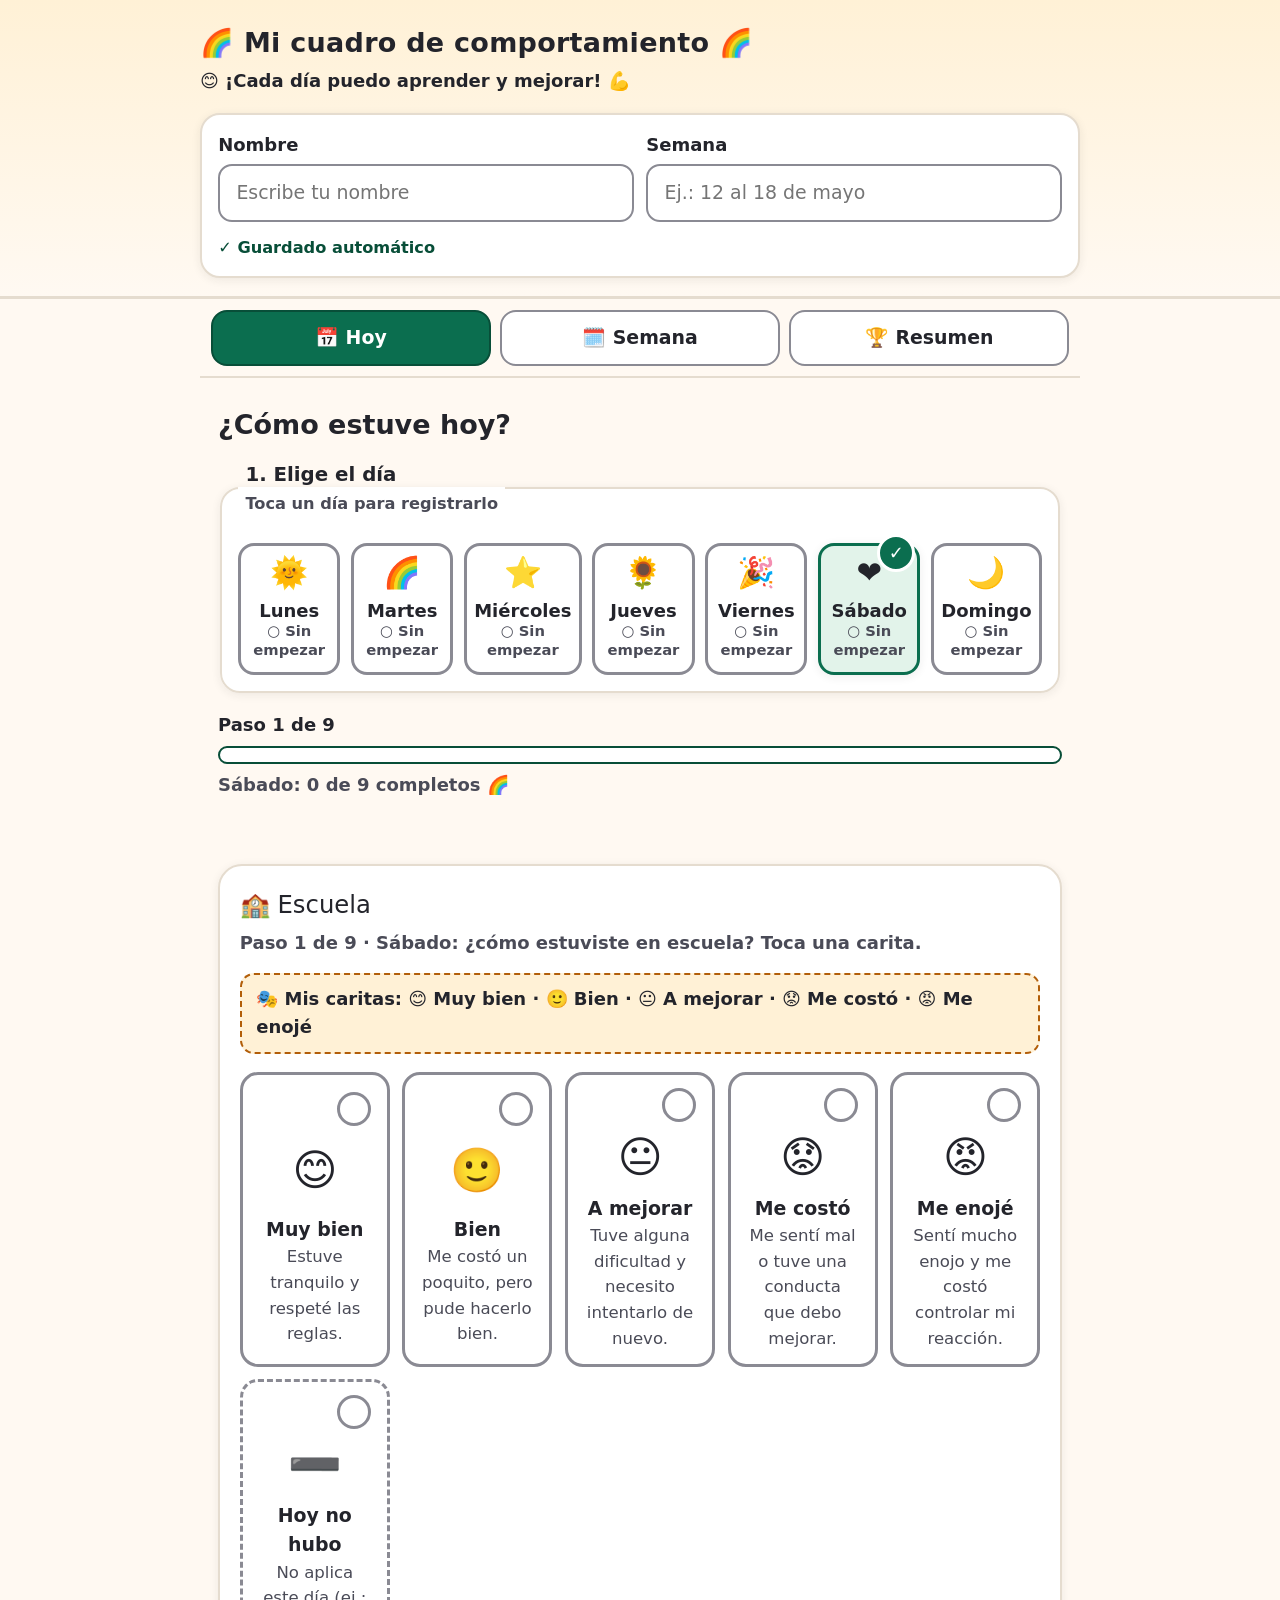
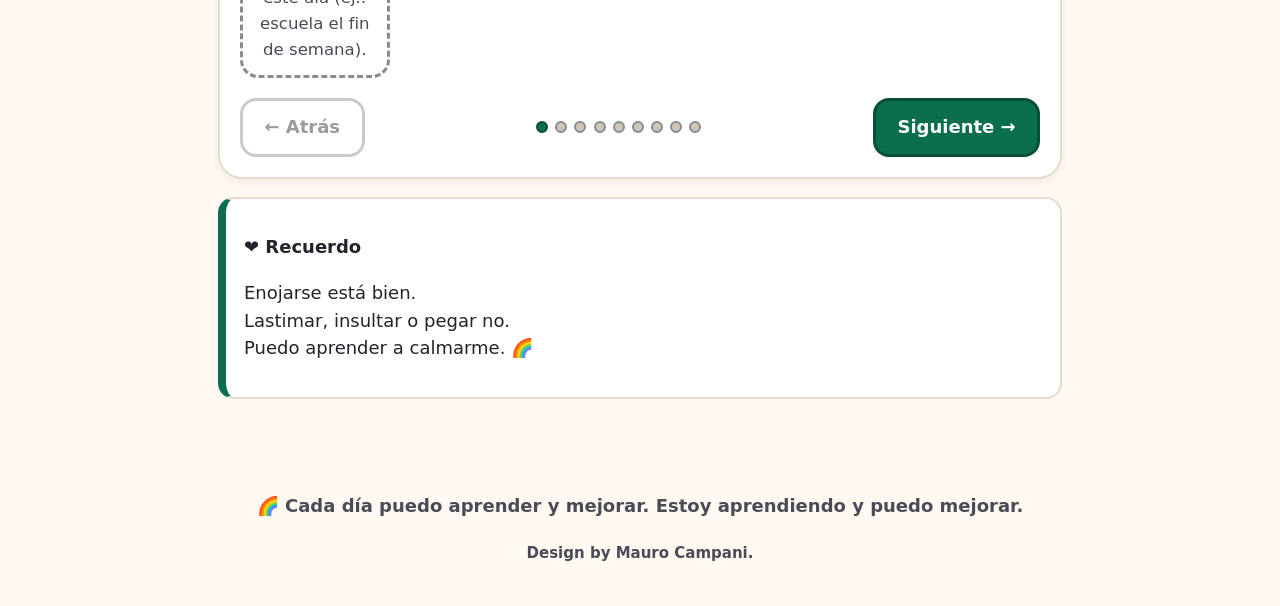
==== index.html @ 4bc7bdc9 "Add Mi cuadro de comportamiento web app (mobile-ready, offline)" ====
<!DOCTYPE html>
<html lang="es">
<head>
  <meta charset="UTF-8">
  <meta name="viewport" content="width=device-width, initial-scale=1.0, viewport-fit=cover">
  <meta name="description" content="Mi cuadro de comportamiento semanal: una herramienta amigable para aprender y mejorar cada día.">
  <meta name="theme-color" content="#0B6E4F">
  <meta name="mobile-web-app-capable" content="yes">
  <meta name="apple-mobile-web-app-capable" content="yes">
  <meta name="apple-mobile-web-app-status-bar-style" content="default">
  <meta name="apple-mobile-web-app-title" content="Mi semana">
  <link rel="manifest" href="manifest.json">
  <link rel="icon" type="image/svg+xml" href="icons/icon.svg">
  <link rel="apple-touch-icon" href="icons/icon-192.png">
  <title>🌈 Mi cuadro de comportamiento</title>
  <link rel="stylesheet" href="styles.css">
</head>
<body>
  <a class="skip-link" href="#contenido">Saltar al contenido</a>

  <header class="app-header">
    <div class="header-inner">
      <p class="brand">🌈 Mi cuadro de comportamiento 🌈</p>
      <p class="tagline">😊 ¡Cada día puedo aprender y mejorar! 💪</p>
      <form class="datos" id="form-datos" aria-label="Datos de la semana" autocomplete="off">
        <div class="campo">
          <label for="input-nombre">Nombre</label>
          <input type="text" id="input-nombre" name="nombre" placeholder="Escribe tu nombre" maxlength="60" autocomplete="off">
        </div>
        <div class="campo">
          <label for="input-semana">Semana</label>
          <input type="text" id="input-semana" name="semana" placeholder="Ej.: 12 al 18 de mayo" maxlength="60" autocomplete="off">
        </div>
        <p class="guardado" id="guardado" role="status" aria-live="polite">✓ Guardado automático</p>
      </form>
    </div>
  </header>

  <nav class="tabs" aria-label="Secciones de la aplicación">
    <button type="button" class="tab is-active" id="tab-hoy" data-vista="hoy" aria-current="page">
      <span aria-hidden="true">📅</span> Hoy
    </button>
    <button type="button" class="tab" id="tab-semana" data-vista="semana">
      <span aria-hidden="true">🗓️</span> Semana
    </button>
    <button type="button" class="tab" id="tab-resumen" data-vista="resumen">
      <span aria-hidden="true">🏆</span> Resumen
    </button>
  </nav>

  <main id="contenido" class="contenido" tabindex="-1">

    <!-- ============ VISTA: HOY (flujo guiado) ============ -->
    <section id="view-hoy" aria-labelledby="titulo-hoy">
      <h2 id="titulo-hoy">¿Cómo estuve hoy?</h2>

      <fieldset class="dia-selector">
        <legend>1. Elige el día <span class="hint">Toca un día para registrarlo</span></legend>
        <div class="dias" id="dias" role="radiogroup" aria-label="Día de la semana"></div>
      </fieldset>

      <div class="progreso" aria-hidden="false">
        <p class="progreso-texto" id="progreso-texto">Paso 1 de 9</p>
        <div class="progreso-barra" role="progressbar" id="progreso-barra"
             aria-label="Progreso del día" aria-valuemin="0" aria-valuemax="100" aria-valuenow="0">
          <div class="progreso-relleno" id="progreso-relleno"></div>
        </div>
        <p class="progreso-dia" id="progreso-dia"></p>
      </div>

      <p class="sr-status" id="anuncio" role="status" aria-live="polite"></p>

      <article class="tarjeta paso" id="paso-tarjeta" aria-live="off">
        <div id="paso-contenido"></div>
        <div class="paso-nav">
          <button type="button" class="btn btn-sec" id="btn-atras">← Atrás</button>
          <div class="puntos" id="puntos" aria-hidden="true"></div>
          <button type="button" class="btn btn-prim" id="btn-siguiente">Siguiente →</button>
        </div>
      </article>

      <aside class="recuerdo" aria-label="Recuerdo importante">
        <p><strong>❤️ Recuerdo</strong></p>
        <p>Enojarse está bien.<br>Lastimar, insultar o pegar no.<br>Puedo aprender a calmarme. 🌈</p>
      </aside>
    </section>

    <!-- ============ VISTA: SEMANA ============ -->
    <section id="view-semana" aria-labelledby="titulo-semana" hidden>
      <h2 id="titulo-semana">Mi semana</h2>
      <p class="intro">Toca un día para completarlo o cambiarlo. 🌈</p>
      <div class="semana-grid" id="semana-grid"></div>
    </section>

    <!-- ============ VISTA: RESUMEN ============ -->
    <section id="view-resumen" aria-labelledby="titulo-resumen" hidden>
      <h2 id="titulo-resumen">Resumen semanal</h2>
      <p class="intro" id="resumen-sub">Aquí se ve toda tu semana. Puedes mostrársela a un adulto. 😊</p>
      <div class="resumen-acciones">
        <button type="button" class="btn btn-prim" id="btn-imprimir">🖨️ Imprimir resumen</button>
        <button type="button" class="btn btn-sec" id="btn-nueva">✨ Nueva semana</button>
      </div>
      <div id="resumen-contenido"></div>
    </section>

  </main>

  <footer class="app-footer">
    <p>🌈 Cada día puedo aprender y mejorar. Estoy aprendiendo y puedo mejorar.</p>
    <p><small> Design by Mauro Campani. </small></p>
  </footer>

  <dialog class="dialogo" id="dialogo-nueva" aria-labelledby="dialogo-titulo">
    <h2 id="dialogo-titulo">¿Empezar una nueva semana?</h2>
    <p>Se borrarán las caritas, estrategias y logros de esta semana. Tu nombre se conserva.</p>
    <p><strong>Esta acción no se puede deshacer.</strong></p>
    <div class="dialogo-botones">
      <button type="button" class="btn btn-sec" id="btn-cancelar" value="cancel">Volver</button>
      <button type="button" class="btn btn-peligro" id="btn-confirmar-nueva">Sí, empezar de nuevo</button>
    </div>
  </dialog>

  <script src="app.js" defer></script>
</body>
</html>
---- styles.css ----
/* ==========================================================
   Mi cuadro de comportamiento — diseño cálido y accesible
   Mobile-first, alto contraste, targets grandes
   ========================================================== */
:root {
  --bg: #FFF9F2;
  --card: #FFFFFF;
  --ink: #23242B;
  --ink-suave: #4A4B57;
  --prim: #0B6E4F;
  --prim-osc: #084E38;
  --prim-fondo: #E2F3EA;
  --acento: #B25E09;
  --acento-fondo: #FFF1D6;
  --borde: #E5DCCF;
  --peligro: #B3261E;
  --radio: 20px;
  --sombra: 0 2px 10px rgba(35, 36, 43, 0.08);
  --foco: 0 0 0 3px #FFFFFF, 0 0 0 6px #0B6E4F;
}

* { box-sizing: border-box; }

html {
  /* Fluido: 16px en celulares chicos, 18px desde ~430px */
  font-size: clamp(16px, 4.2vw, 18px);
  -webkit-text-size-adjust: 100%;
}

body {
  margin: 0;
  background: var(--bg);
  color: var(--ink);
  font-family: "Nunito", "Segoe UI", system-ui, -apple-system, Roboto, "Helvetica Neue", Arial, sans-serif;
  line-height: 1.55;
  overflow-x: clip; /* evita scroll lateral por insignias/textos largos */
}

.brand, .tagline,
.dia-card p, .detalle-dia p, .chips li {
  overflow-wrap: anywhere; /* textos del niño nunca rompen el layout */
}

/* ---------- Accesibilidad base ---------- */
.skip-link {
  position: absolute;
  left: 1rem;
  top: -4rem;
  background: var(--prim);
  color: #fff;
  padding: 0.7rem 1.1rem;
  border-radius: 12px;
  z-index: 100;
  transition: top 0.15s ease;
}
.skip-link:focus { top: 0.6rem; color: #fff; }

:focus-visible {
  outline: none;
  box-shadow: var(--foco);
  border-radius: 12px;
}

.sr-only {
  position: absolute;
  width: 1px; height: 1px;
  margin: -1px; padding: 0;
  overflow: hidden;
  clip: rect(0 0 0 0);
  white-space: nowrap;
  border: 0;
}

.sr-status {
  min-height: 1.6em;
  font-weight: 700;
  color: var(--prim-osc);
}

/* ---------- Header ---------- */
.app-header {
  background: linear-gradient(180deg, #FFF1D6 0%, var(--bg) 100%);
  border-bottom: 3px solid var(--borde);
  padding: 1.2rem 1rem 1rem;
}
.header-inner { max-width: 880px; margin: 0 auto; }
.brand {
  font-size: clamp(1.2rem, 5.5vw, 1.5rem);
  font-weight: 900;
  margin: 0;
  letter-spacing: 0.01em;
}
.tagline { margin: 0.2rem 0 1rem; font-weight: 800; color: var(--ink); }

.datos {
  display: grid;
  gap: 0.7rem;
  background: var(--card);
  border: 2px solid var(--borde);
  border-radius: var(--radio);
  padding: 0.9rem;
  box-shadow: var(--sombra);
}
.campo { display: grid; gap: 0.25rem; }
.campo label { font-weight: 800; }
.campo input {
  font: inherit;
  font-size: 1.05rem;
  padding: 0.7rem 0.9rem;
  min-height: 52px;
  border: 2px solid #8A8A93;
  border-radius: 14px;
  background: #fff;
  color: var(--ink);
  width: 100%;
}
.guardado { margin: 0; font-size: 0.9rem; color: var(--prim-osc); font-weight: 700; }

/* ---------- Tabs ---------- */
.tabs {
  position: sticky;
  top: 0;
  z-index: 20;
  display: grid;
  grid-template-columns: repeat(3, 1fr);
  gap: 0.5rem;
  padding: 0.6rem;
  padding-left: max(0.6rem, env(safe-area-inset-left));
  padding-right: max(0.6rem, env(safe-area-inset-right));
  background: rgba(255, 249, 242, 0.97);
  border-bottom: 2px solid var(--borde);
  max-width: 880px;
  margin: 0 auto;
}
.tab {
  font: inherit;
  font-weight: 800;
  font-size: 1.05rem;
  min-height: 56px;
  border: 2px solid #8A8A93;
  border-radius: 16px;
  background: #fff;
  color: var(--ink);
  cursor: pointer;
}
.tab.is-active {
  background: var(--prim);
  border-color: var(--prim-osc);
  color: #fff;
}

/* ---------- Contenido ---------- */
.contenido {
  max-width: 880px;
  margin: 0 auto;
  padding: 1rem 1rem 3rem;
  padding-left: max(1rem, env(safe-area-inset-left));
  padding-right: max(1rem, env(safe-area-inset-right));
  padding-bottom: max(3rem, env(safe-area-inset-bottom));
}
h2 { font-size: 1.5rem; margin: 0.4rem 0 0.8rem; }
.intro { color: var(--ink-suave); font-weight: 600; }

/* ---------- Selector de día ---------- */
.dia-selector {
  border: 2px solid var(--borde);
  border-radius: var(--radio);
  background: var(--card);
  padding: 0.9rem;
  box-shadow: var(--sombra);
}
.dia-selector legend { font-weight: 900; font-size: 1.1rem; padding: 0 0.4rem; }
.hint { display: block; font-size: 0.9rem; font-weight: 600; color: var(--ink-suave); }
.dias { display: grid; grid-template-columns: repeat(2, 1fr); gap: 0.6rem; margin-top: 0.6rem; }

.dia {
  position: relative;
  display: flex;
  align-items: center;
  gap: 0.6rem;
  min-height: 64px;
  padding: 0.6rem 0.7rem;
  border: 3px solid #8A8A93;
  border-radius: 16px;
  background: #fff;
  cursor: pointer;
}
.dia input {
  position: absolute;
  opacity: 0;
  width: 1px; height: 1px;
}
.dia .dia-emoji { font-size: 1.7rem; line-height: 1; }
.dia .dia-txt { display: grid; line-height: 1.25; }
.dia .dia-nombre { font-weight: 900; }
.dia .dia-estado { font-size: 0.82rem; font-weight: 700; color: var(--ink-suave); }
.dia.seleccionado {
  border-color: var(--prim);
  background: var(--prim-fondo);
  box-shadow: var(--sombra);
}
.dia.seleccionado::after {
  content: "✓";
  position: absolute;
  top: -12px; right: 2px; /* dentro de la tarjeta: evita scroll lateral */
  width: 32px; height: 32px;
  display: grid; place-items: center;
  background: var(--prim);
  color: #fff;
  font-weight: 900;
  border-radius: 50%;
  border: 3px solid #fff;
}
.dia.completo .dia-estado { color: var(--prim-osc); }

/* ---------- Progreso ---------- */
.progreso { margin: 1rem 0; }
.progreso-texto { font-weight: 900; margin: 0 0 0.4rem; }
.progreso-barra {
  height: 18px;
  border: 2px solid var(--prim-osc);
  border-radius: 999px;
  background: #fff;
  overflow: hidden;
}
.progreso-relleno {
  height: 100%;
  width: 0%;
  background: linear-gradient(90deg, #0B6E4F, #2FA37A);
  transition: width 0.25s ease;
}
.progreso-dia { margin: 0.4rem 0 0; color: var(--ink-suave); font-weight: 700; }

/* ---------- Tarjeta de paso ---------- */
.tarjeta {
  background: var(--card);
  border: 2px solid var(--borde);
  border-radius: 24px;
  padding: 1.1rem;
  box-shadow: var(--sombra);
}
.paso-titulo { font-size: 1.35rem; margin: 0; }
.paso-ayuda { color: var(--ink-suave); margin: 0.3rem 0 0.9rem; font-weight: 600; }
.leyenda {
  background: var(--acento-fondo);
  border: 2px dashed var(--acento);
  border-radius: 14px;
  padding: 0.6rem 0.8rem;
  margin: 0 0 1rem;
  font-weight: 600;
}

/* Caritas: botones grandes */
.caritas { display: grid; gap: 0.7rem; }
.carita {
  position: relative;
  display: grid;
  grid-template-columns: auto 1fr auto;
  gap: 0.8rem;
  align-items: center;
  text-align: left;
  min-height: 76px;
  padding: 0.7rem 0.9rem;
  border: 3px solid #8A8A93;
  border-radius: 18px;
  background: #fff;
  cursor: pointer;
  font: inherit;
  color: var(--ink);
  width: 100%;
}
.carita input { position: absolute; opacity: 0; width: 1px; height: 1px; }
.carita .emoji { font-size: 2.4rem; line-height: 1; }
.carita .txt { display: grid; }
.carita .nombre { font-weight: 900; font-size: 1.05rem; }
.carita .desc { font-size: 0.92rem; color: var(--ink-suave); }
.carita .check {
  width: 34px; height: 34px;
  display: grid; place-items: center;
  border: 3px solid #8A8A93;
  border-radius: 50%;
  font-weight: 900;
  color: transparent;
  flex-shrink: 0;
}
.carita.seleccionada {
  border-color: var(--prim);
  background: var(--prim-fondo);
}
.carita.seleccionada .check {
  background: var(--prim);
  border-color: var(--prim-osc);
  color: #fff;
}
.carita.no-aplica {
  grid-template-columns: auto 1fr;
  min-height: 60px;
  border-style: dashed;
}

/* Micro-animación al elegir (suave, opcional) */
@keyframes pop {
  0% { transform: scale(1); }
  40% { transform: scale(1.025); }
  100% { transform: scale(1); }
}
.carita.seleccionada { animation: pop 0.2s ease; }

/* Calma y estrategias */
.opciones { display: grid; gap: 0.7rem; }
.opcion {
  display: flex;
  gap: 0.8rem;
  align-items: center;
  min-height: 68px;
  padding: 0.7rem 0.9rem;
  border: 3px solid #8A8A93;
  border-radius: 16px;
  background: #fff;
  cursor: pointer;
  font: inherit;
  font-weight: 700;
  width: 100%;
  text-align: left;
}
.opcion input { width: 26px; height: 26px; accent-color: var(--prim); flex-shrink: 0; }
.opcion .emoji { font-size: 1.8rem; }
.opcion.seleccionada { border-color: var(--prim); background: var(--prim-fondo); }
.otra-fila { display: grid; gap: 0.5rem; }
.otra-fila input[type="text"] {
  font: inherit;
  min-height: 52px;
  border: 2px solid #8A8A93;
  border-radius: 12px;
  padding: 0.6rem 0.8rem;
  width: 100%;
}

/* Logro */
.logro label { display: block; font-weight: 900; margin: 0.9rem 0 0.35rem; }
.logro textarea {
  font: inherit;
  width: 100%;
  min-height: 96px;
  border: 2px solid #8A8A93;
  border-radius: 14px;
  padding: 0.7rem 0.9rem;
  resize: vertical;
}
.celebracion {
  margin-top: 1rem;
  background: var(--prim-fondo);
  border: 2px solid var(--prim);
  border-radius: 14px;
  padding: 0.8rem;
  font-weight: 800;
}

/* Nav del paso */
.paso-nav {
  display: grid;
  grid-template-columns: auto 1fr auto;
  gap: 0.7rem;
  align-items: center;
  margin-top: 1.1rem;
}
.puntos { display: flex; gap: 0.4rem; justify-content: center; flex-wrap: wrap; }
.punto { width: 12px; height: 12px; border-radius: 50%; background: #CFC6B8; border: 2px solid #8A8A93; }
.punto.actual { background: var(--prim); border-color: var(--prim-osc); }
.punto.hecho { background: #2FA37A; border-color: var(--prim-osc); }

.btn {
  font: inherit;
  font-weight: 900;
  min-height: 56px;
  padding: 0.7rem 1.2rem;
  border-radius: 16px;
  border: 3px solid transparent;
  cursor: pointer;
}
.btn-prim { background: var(--prim); color: #fff; border-color: var(--prim-osc); }
.btn-sec { background: #fff; color: var(--ink); border-color: #8A8A93; }
.btn-peligro { background: var(--peligro); color: #fff; border-color: #7A1A15; }
.btn:disabled { opacity: 0.45; cursor: not-allowed; }

.recuerdo {
  margin-top: 1rem;
  background: #fff;
  border: 2px solid var(--borde);
  border-left: 8px solid var(--prim);
  border-radius: 16px;
  padding: 0.9rem 1rem;
}

/* ---------- Semana ---------- */
.semana-grid { display: grid; gap: 0.8rem; }
.dia-card {
  background: var(--card);
  border: 2px solid var(--borde);
  border-radius: 18px;
  padding: 0.9rem;
  box-shadow: var(--sombra);
  display: grid;
  gap: 0.5rem;
}
.dia-card h3 { margin: 0; font-size: 1.15rem; }
.mini-caritas { display: flex; flex-wrap: wrap; gap: 0.35rem; font-size: 1.5rem; }
.estado { font-weight: 800; font-size: 0.95rem; }
.estado.ok { color: var(--prim-osc); }
.estado.curso { color: var(--acento); }
.dia-card .btn { justify-self: start; min-height: 52px; }

/* ---------- Resumen ---------- */
.resumen-acciones { display: flex; flex-wrap: wrap; gap: 0.6rem; margin-bottom: 1rem; }
.tabla-wrap {
  overflow-x: auto;
  -webkit-overflow-scrolling: touch; /* scroll suave en iOS */
  background: #fff;
  border: 2px solid var(--borde);
  border-radius: 18px;
}
table.resumen { border-collapse: collapse; width: 100%; min-width: 640px; font-size: 1rem; }
table.resumen caption { text-align: left; font-weight: 900; padding: 0.8rem; }
table.resumen th, table.resumen td { border: 1px solid var(--borde); padding: 0.55rem; text-align: center; }
table.resumen th { background: var(--acento-fondo); }
table.resumen td.aspecto, table.resumen th.aspecto { text-align: left; font-weight: 800; white-space: nowrap; }
.celda-emoji { font-size: 1.5rem; }
.celda-vacia { color: #8A8A93; }
.detalle-dia {
  background: #fff;
  border: 2px solid var(--borde);
  border-radius: 18px;
  padding: 0.9rem;
  margin-top: 0.8rem;
}
.detalle-dia h3 { margin: 0 0 0.4rem; }
.chips { display: flex; flex-wrap: wrap; gap: 0.4rem; padding: 0; margin: 0.4rem 0; list-style: none; }
.chips li { background: var(--prim-fondo); border: 2px solid var(--prim); border-radius: 999px; padding: 0.25rem 0.7rem; font-weight: 700; }
.firma { margin-top: 1rem; border-top: 2px dashed var(--borde); padding-top: 0.8rem; }

.app-footer { text-align: center; padding: 1.2rem; color: var(--ink-suave); font-weight: 700; }

/* ---------- Diálogo ---------- */
.dialogo { border: 3px solid var(--prim-osc); border-radius: 20px; padding: 1.2rem; max-width: 26rem; }
.dialogo::backdrop { background: rgba(35, 36, 43, 0.5); }
.dialogo-botones { display: flex; gap: 0.6rem; justify-content: flex-end; margin-top: 1rem; flex-wrap: wrap; }

/* ---------- Responsive ---------- */

/* Celulares chicos: pestañas compactas para que entren las 3 */
@media (max-width: 399px) {
  .tabs { gap: 0.4rem; padding: 0.5rem; }
  .tab { font-size: 0.95rem; min-height: 52px; padding: 0.5rem 0.2rem; }
  .carita .emoji { font-size: 2rem; }
}

/* Celulares: nav del paso en 2 filas (puntos arriba, botones abajo) */
@media (max-width: 480px) {
  .paso-nav { grid-template-columns: 1fr 1fr; }
  .puntos { grid-column: 1 / -1; order: -1; margin-bottom: 0.1rem; }
  .paso-nav .btn { width: 100%; padding: 0.7rem 0.4rem; }
  .dialogo { max-width: calc(100vw - 2rem); }
  .dialogo-botones { justify-content: stretch; }
  .dialogo-botones .btn { flex: 1 1 100%; }
}

/* Celulares y tablets chicas: acciones a ancho completo + tabla con
   primera columna fija para no perder el nombre del aspecto */
@media (max-width: 639px) {
  .resumen-acciones .btn { flex: 1 1 100%; }
  table.resumen { min-width: 560px; font-size: 0.92rem; }
  table.resumen td.aspecto, table.resumen th.aspecto {
    position: sticky;
    left: 0;
    background: #fff;
    box-shadow: 2px 0 0 var(--borde);
    z-index: 1;
  }
  table.resumen thead th.aspecto { background: var(--acento-fondo); }
}

@media (min-width: 640px) {
  .datos { grid-template-columns: 1fr 1fr; align-items: end; }
  .guardado { grid-column: 1 / -1; }
  .dias { grid-template-columns: repeat(4, 1fr); }
  .caritas { grid-template-columns: 1fr 1fr; }
  .caritas .carita:last-child { grid-column: 1 / -1; }
  .semana-grid { grid-template-columns: 1fr 1fr; }
}
@media (min-width: 900px) {
  .dias { grid-template-columns: repeat(7, 1fr); }
  .dia { flex-direction: column; text-align: center; padding: 0.7rem 0.4rem; }
  .caritas { grid-template-columns: repeat(5, 1fr); }
  .caritas .carita { grid-template-columns: 1fr; text-align: center; justify-items: center; }
  .caritas .carita .check { order: -1; justify-self: end; }
  .caritas .carita:last-child { grid-column: auto; }
  .semana-grid { grid-template-columns: repeat(3, 1fr); }
}

/* ---------- Movimiento reducido ---------- */
@media (prefers-reduced-motion: reduce) {
  *, *::before, *::after { animation: none !important; transition: none !important; }
  html { scroll-behavior: auto; }
}

/* ---------- Impresión (solo resumen) ---------- */
@media print {
  .tabs, .app-header form, .resumen-acciones, .paso-nav, #view-hoy, #view-semana, .app-footer, .skip-link { display: none !important; }
  body { background: #fff; font-size: 12pt; }
  .contenido { max-width: none; padding: 0; }
  #view-resumen { display: block !important; }
  #view-resumen[hidden] { display: block !important; }
  table.resumen { min-width: 0; font-size: 10pt; }
  .tarjeta, .detalle-dia, .tabla-wrap { box-shadow: none; break-inside: avoid; }
}
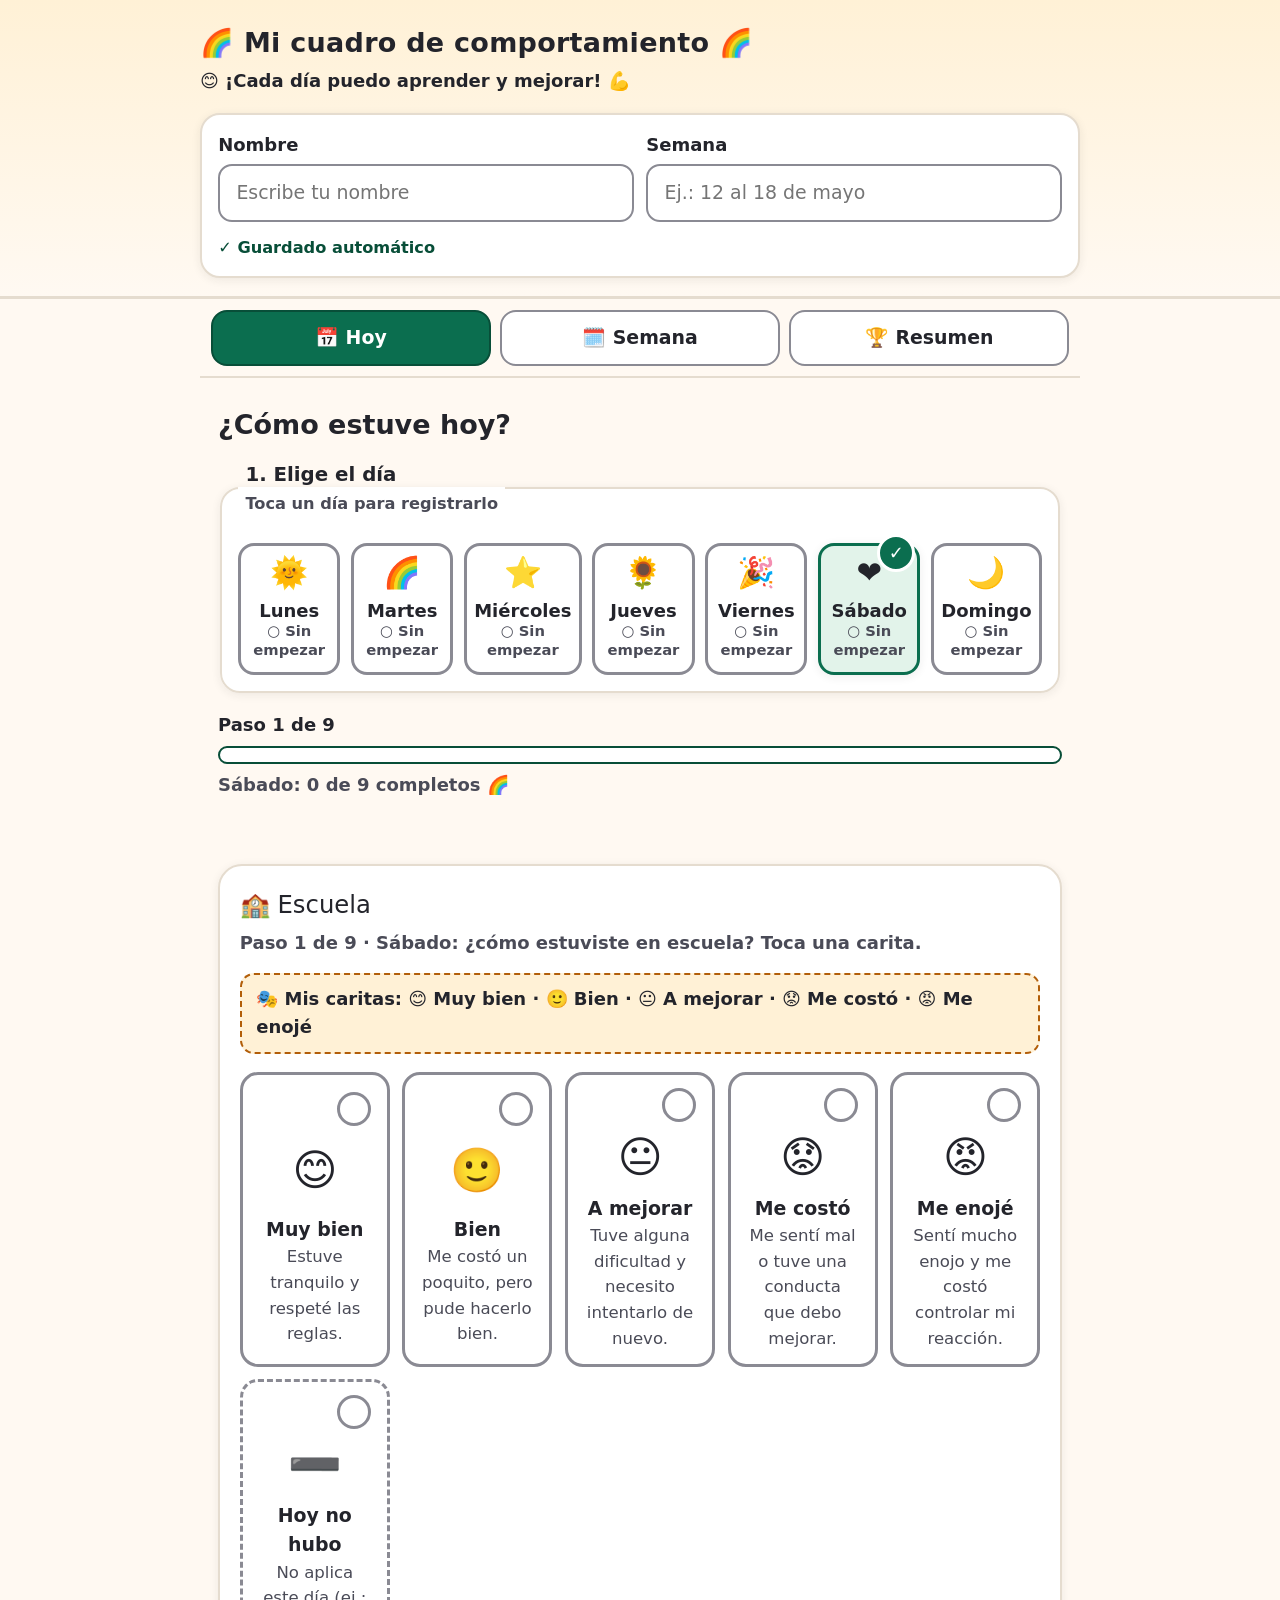
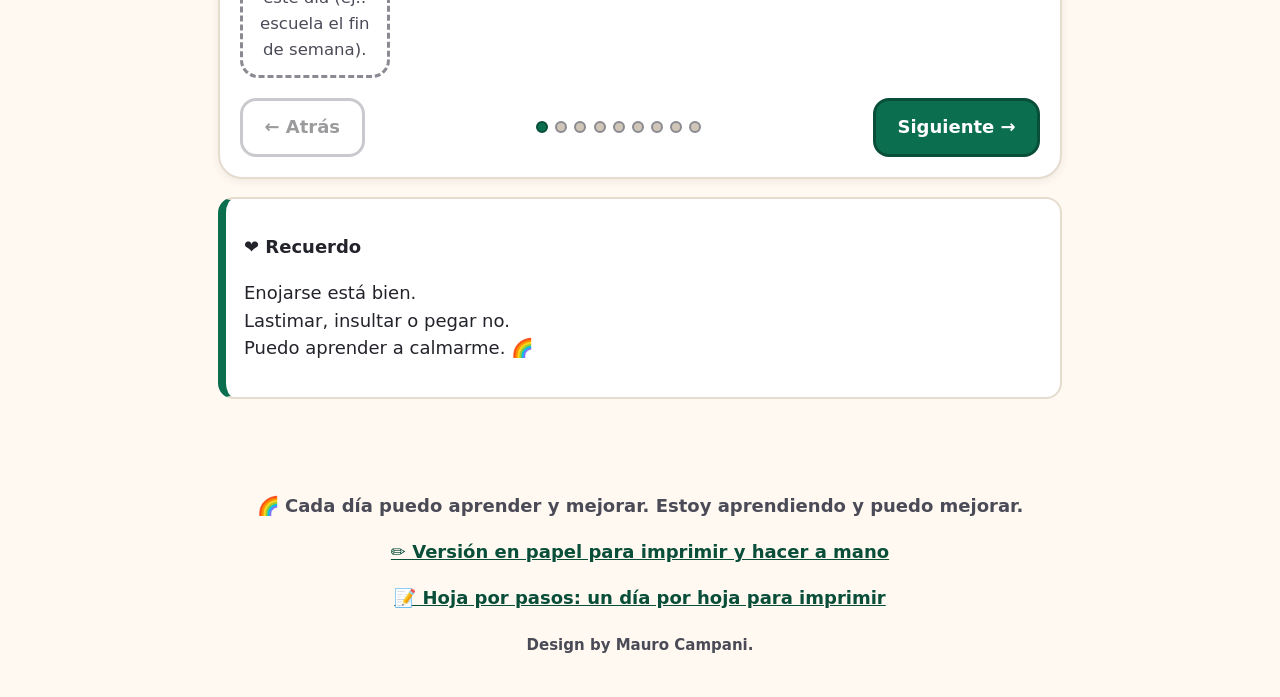
==== commit 88ffcdd5: "Add hoja-semana.html: printable step-by-step week (1 day per page)" ====
--- a/index.html
+++ b/index.html
@@ -107,6 +107,8 @@
 
   <footer class="app-footer">
     <p>🌈 Cada día puedo aprender y mejorar. Estoy aprendiendo y puedo mejorar.</p>
+    <p><a href="plantilla.html">✏️ Versión en papel para imprimir y hacer a mano</a></p>
+    <p><a href="hoja-semana.html">📝 Hoja por pasos: un día por hoja para imprimir</a></p>
     <p><small> Design by Mauro Campani. </small></p>
   </footer>
 
--- a/styles.css
+++ b/styles.css
@@ -439,6 +439,7 @@
 .firma { margin-top: 1rem; border-top: 2px dashed var(--borde); padding-top: 0.8rem; }
 
 .app-footer { text-align: center; padding: 1.2rem; color: var(--ink-suave); font-weight: 700; }
+.app-footer a { color: var(--prim-osc); font-weight: 800; }
 
 /* ---------- Diálogo ---------- */
 .dialogo { border: 3px solid var(--prim-osc); border-radius: 20px; padding: 1.2rem; max-width: 26rem; }
